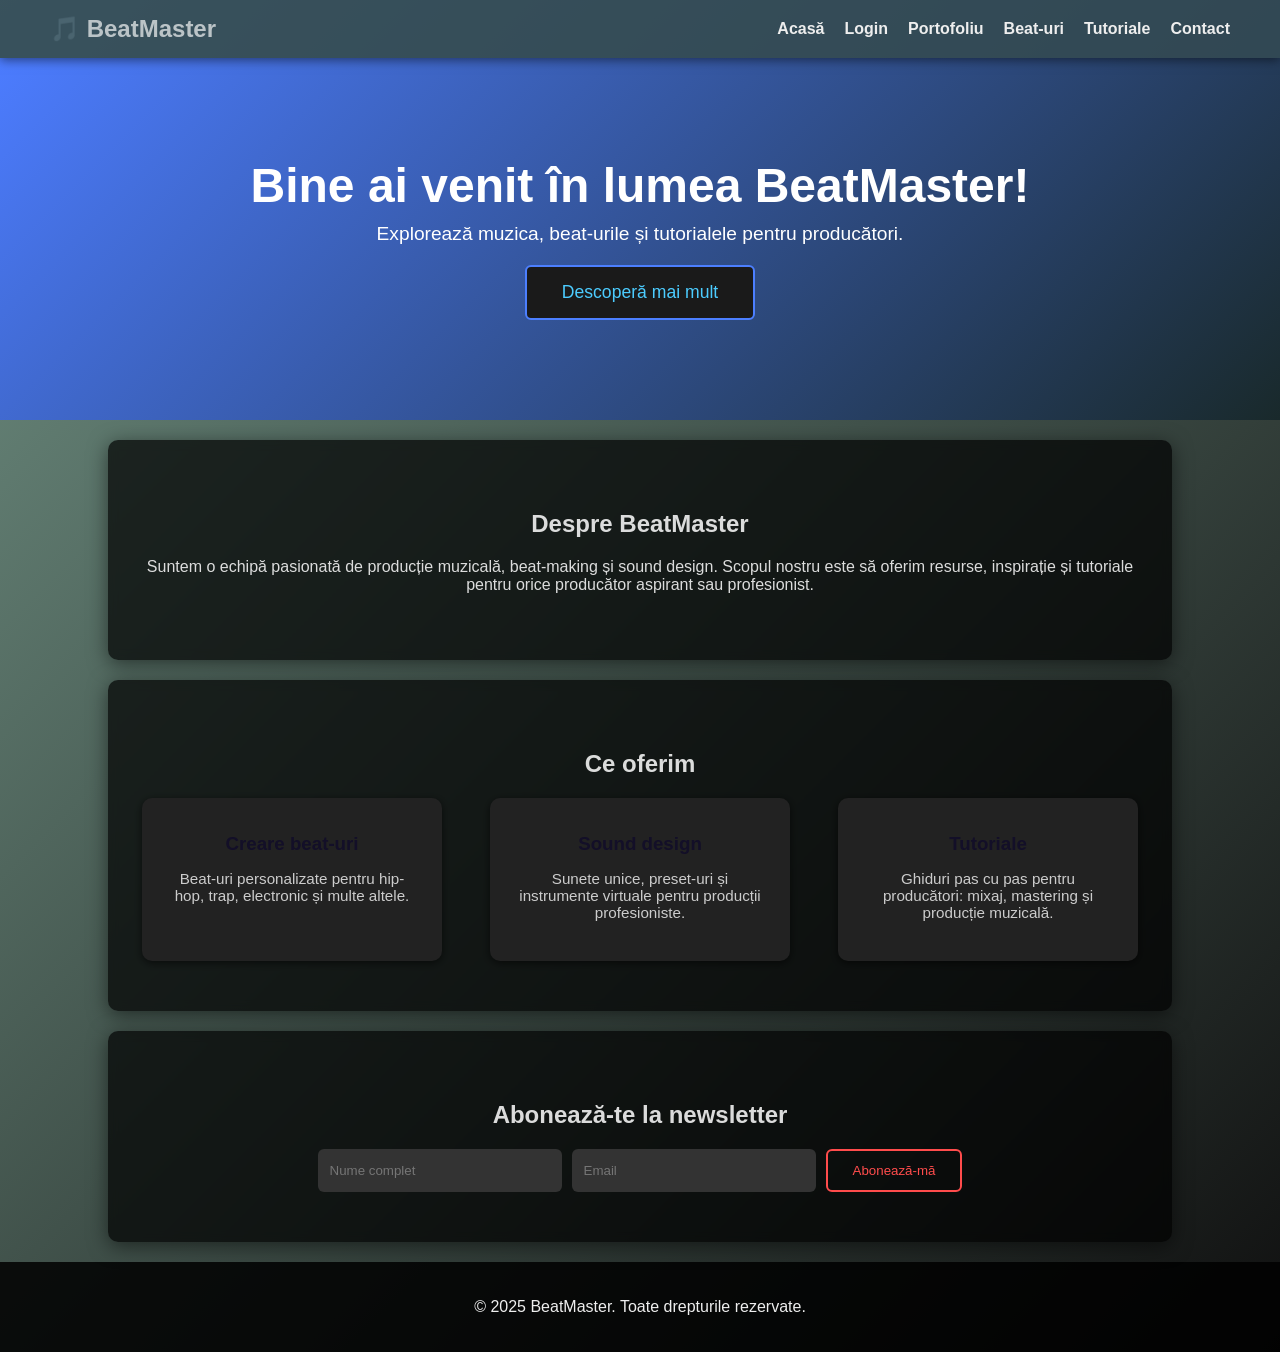
==== index.html @ c01d12af "proiect" ====
<!DOCTYPE html>
<html lang="ro">
<head>
    <meta charset="UTF-8">
    <meta name="viewport" content="width=device-width, initial-scale=1.0">
    <title>Acasă - BeatMaster</title>
    <link rel="stylesheet" href="index.css">
</head>
<body>

    <!-- Header cu logo și meniu -->
    <header>
        <div class="logo">🎵 BeatMaster</div>
        <nav>
            <ul>
                <li><a href="index.html">Acasă</a></li>
                <li><a href="#">Login</a></li>
                <li><a href="#">Portofoliu</a></li>
                <li><a href="#">Beat-uri</a></li>
                <li><a href="#">Tutoriale</a></li>
                <li><a href="#">Contact</a></li>
            </ul>
        </nav>
    </header>

    <!-- Banner principal -->
    <section class="banner">
        <h1>Bine ai venit în lumea BeatMaster!</h1>
        <p>Explorează muzica, beat-urile și tutorialele pentru producători.</p>
        <button>Descoperă mai mult</button>
    </section>

    <!-- Secțiune "Despre noi" -->
    <section class="about">
        <h2>Despre BeatMaster</h2>
        <p>
            Suntem o echipă pasionată de producție muzicală, beat-making și sound design.  
            Scopul nostru este să oferim resurse, inspirație și tutoriale pentru orice producător aspirant sau profesionist.
        </p>
    </section>

    <!-- Secțiune "Servicii" -->
    <section class="services">
        <h2>Ce oferim</h2>
        <div class="cards">
            <div class="card">
                <h3>Creare beat-uri</h3>
                <p>Beat-uri personalizate pentru hip-hop, trap, electronic și multe altele.</p>
            </div>
            <div class="card">
                <h3>Sound design</h3>
                <p>Sunete unice, preset-uri și instrumente virtuale pentru producții profesioniste.</p>
            </div>
            <div class="card">
                <h3>Tutoriale</h3>
                <p>Ghiduri pas cu pas pentru producători: mixaj, mastering și producție muzicală.</p>
            </div>
        </div>
    </section>

    <!-- Secțiune Newsletter -->
    <section class="newsletter">
        <h2>Abonează-te la newsletter</h2>
        <form>
            <input type="text" placeholder="Nume complet" required>
            <input type="email" placeholder="Email" required>
            <button type="submit">Abonează-mă</button>
        </form>
    </section>

    <!-- Footer -->
    <footer>
        <p>© 2025 BeatMaster. Toate drepturile rezervate.</p>
    </footer>

</body>
</html>
---- index.css ----
/* Reset & Body */
body {
    font-family: Arial, sans-serif;
    margin: 0;
    padding: 0;
    background: linear-gradient(135deg, #567d6dd8, #101010);
    color: #eeeeeeea;
    transition: background 0.5s;
}

/* Header */
header {
    background-color: rgba(47, 71, 86, 0.85);
    color: #ffffffa9;
    display: flex;
    justify-content: space-between;
    align-items: center;
    padding: 15px 50px;
    position: sticky;
    top: 0;
    z-index: 100;
    box-shadow: 0 2px 10px rgba(0,0,0,0.5);
}

header .logo {
    font-size: 1.5em;
    font-weight: bold;
    cursor: pointer;
    transition: color 0.3s;
}

header .logo:hover {
    color: #4c7cff;
}

header nav ul {
    list-style: none;
    display: flex;
    margin: 0;
    padding: 0;
}

header nav ul li {
    margin-left: 20px;
}

header nav ul li a {
    color: #eee;
    text-decoration: none;
    font-weight: bold;
    transition: color 0.3s;
}

header nav ul li a:hover {
    color: #19224a;
}

/* Banner */
.banner {
    background: linear-gradient(135deg, #4c7cff, #19292b);
    color: #fff;
    text-align: center;
    padding: 100px 20px;
    transition: background 0.5s;
}

.banner h1 {
    margin: 0;
    font-size: 3em;
    animation: fadeInDown 1s ease-out;
}

.banner p {
    font-size: 1.2em;
    margin: 10px 0 20px;
    animation: fadeInUp 1s ease-out;
}

.banner button {
    padding: 15px 35px;
    font-size: 1.1em;
    background-color: #1a1a1a;
    color: #4cccff;
    border: 2px solid #4c7fff;
    border-radius: 6px;
    cursor: pointer;
    transition: all 0.3s ease;
}

.banner button:hover {
    background-color: #4c82ff;
    color: #fff;
    transform: scale(1.05);
}

/* About */
.about, .services, .newsletter {
    text-align: center;
    padding: 50px 20px;
    background-color: rgba(0,0,0,0.7);
    margin: 20px auto;
    width: 80%;
    border-radius: 10px;
    box-shadow: 0 4px 20px rgba(0,0,0,0.5);
    backdrop-filter: blur(5px);
    transition: transform 0.3s;
}

.about:hover, .services:hover, .newsletter:hover {
    transform: translateY(-5px);
}

/* Services Cards */
.cards {
    display: flex;
    justify-content: space-around;
    flex-wrap: wrap;
    gap: 20px;
    margin-top: 20px;
}

.card {
    background-color: #222;
    padding: 25px;
    width: 250px;
    border-radius: 10px;
    box-shadow: 0 2px 8px rgba(0,0,0,0.6);
    transition: transform 0.3s, box-shadow 0.3s;
    cursor: pointer;
}

.card:hover {
    transform: translateY(-8px);
    box-shadow: 0 6px 20px rgba(0,0,0,0.8);
}

.card h3 {
    margin: 10px 0;
    color: #130f28;
}

.card p {
    color: #ccc;
    font-size: 0.95em;
}

/* Newsletter */
.newsletter form {
    display: flex;
    justify-content: center;
    flex-wrap: wrap;
    gap: 10px;
    margin-top: 20px;
}

.newsletter input {
    padding: 12px;
    width: 220px;
    border-radius: 6px;
    border: none;
    outline: none;
    background-color: #333;
    color: #eee;
    transition: border 0.3s, box-shadow 0.3s;
}

.newsletter input:focus {
    border: 2px solid #ff4c4c;
    box-shadow: 0 0 10px #ff4c4c;
}

.newsletter button {
    padding: 12px 25px;
    border-radius: 6px;
    border: 2px solid #ff4c4c;
    background-color: transparent;
    color: #ff4c4c;
    cursor: pointer;
    transition: all 0.3s;
}

.newsletter button:hover {
    background-color: #ff4c4c;
    color: #fff;
    transform: scale(1.05);
}

/* Footer */
footer {
    text-align: center;
    padding: 20px;
    background-color: rgba(0,0,0,0.85);
    color: #eee;
}

/* Animations */
@keyframes fadeInDown {
    0% { opacity: 0; transform: translateY(-20px);}
    100% { opacity: 1; transform: translateY(0);}
}

@keyframes fadeInUp {
    0% { opacity: 0; transform: translateY(20px);}
    100% { opacity: 1; transform: translateY(0);}
}
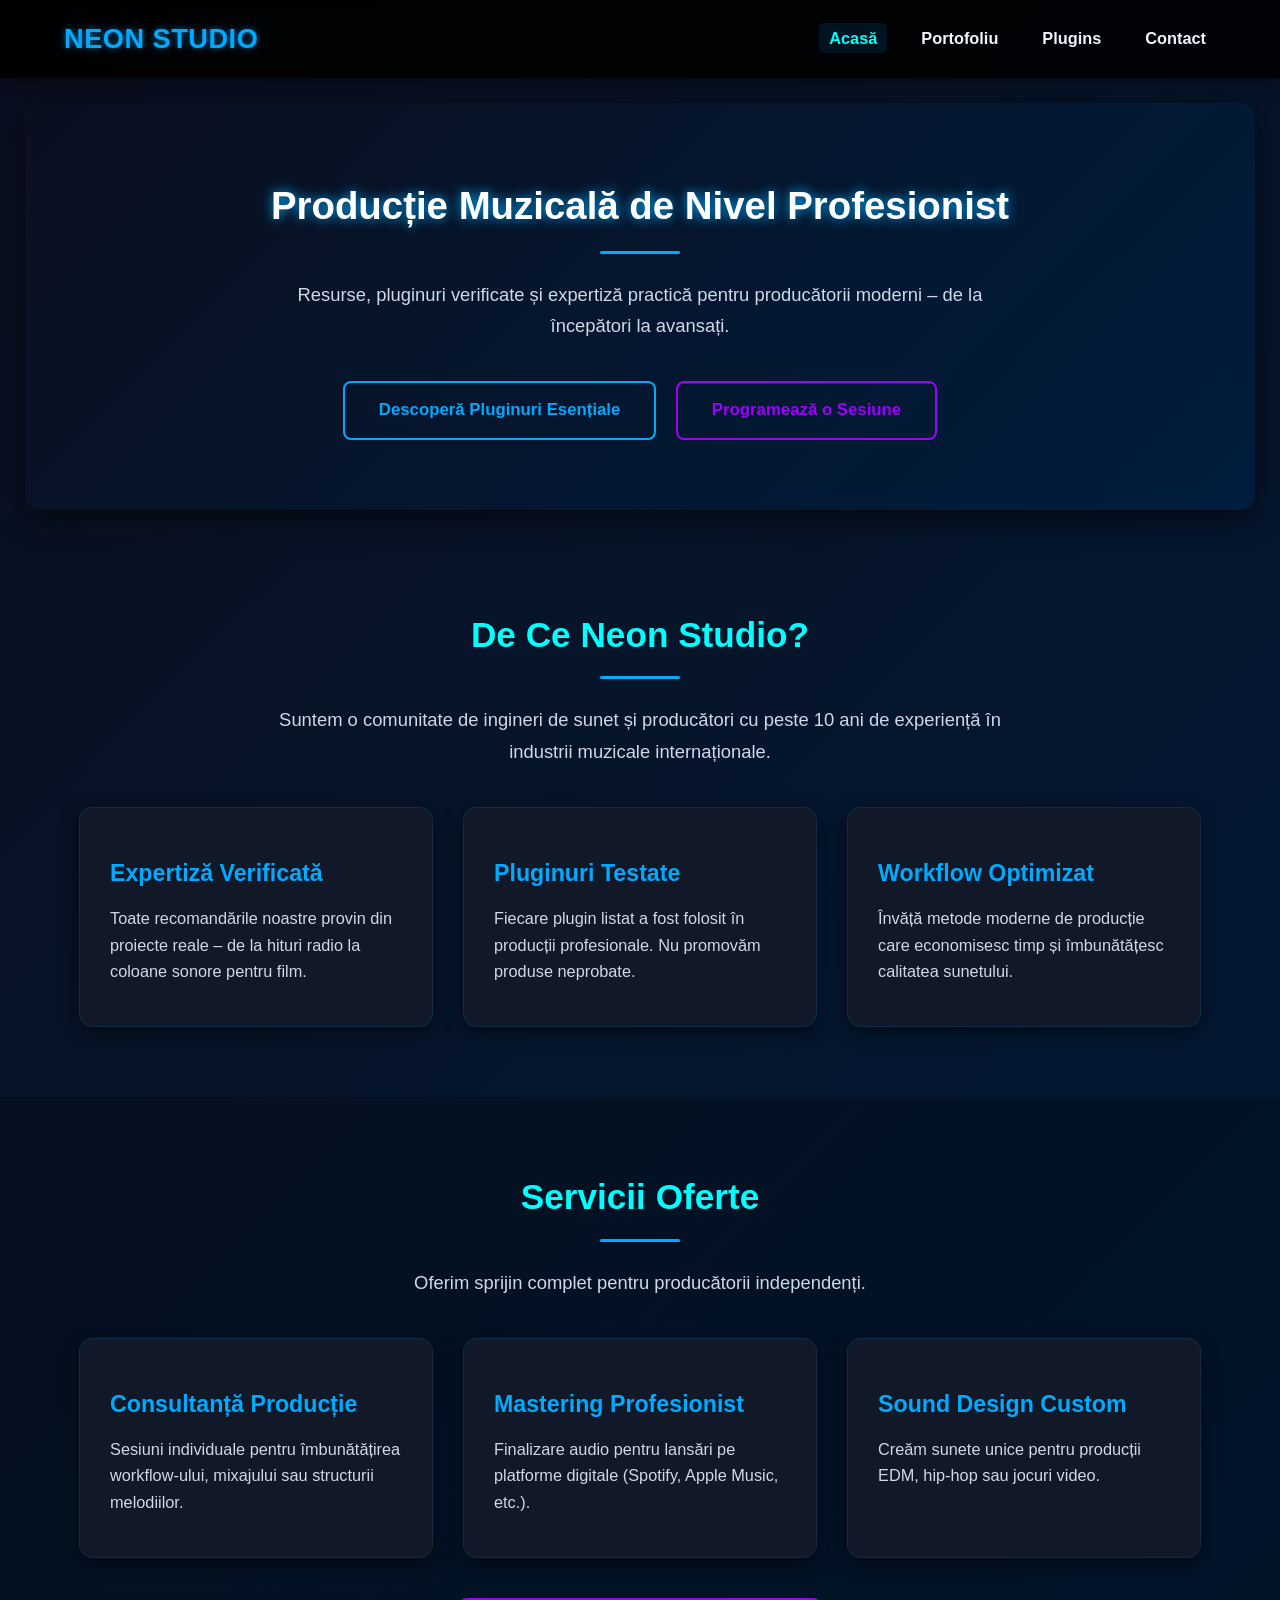
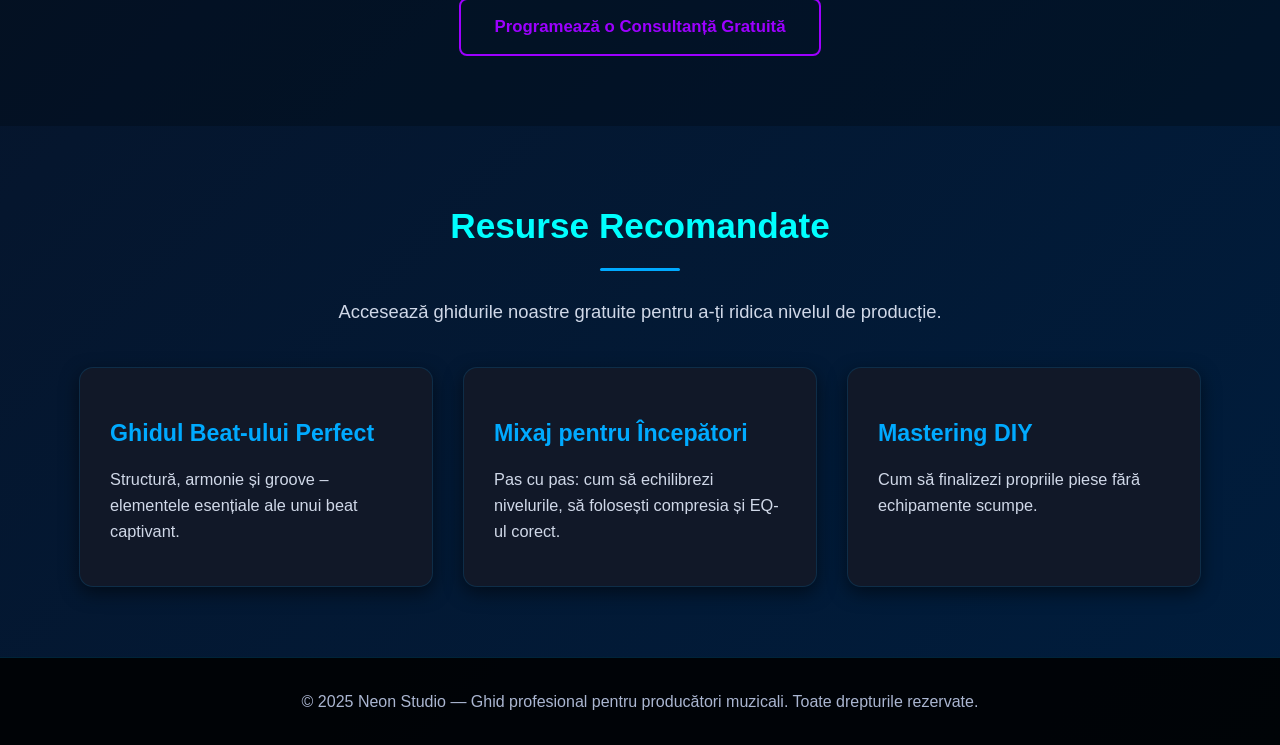
==== commit 14629322: "Saptamana6" ====
--- a/index.html
+++ b/index.html
@@ -1,77 +1,137 @@
 <!DOCTYPE html>
 <html lang="ro">
 <head>
-    <meta charset="UTF-8">
-    <meta name="viewport" content="width=device-width, initial-scale=1.0">
-    <title>Acasă - BeatMaster</title>
-    <link rel="stylesheet" href="index.css">
+    <meta charset="UTF-8" />
+    <meta name="viewport" content="width=device-width, initial-scale=1.0"/>
+    <meta name="description" content="Neon Studio – Ghid profesional pentru producători muzicali. Pluginuri, tutoriale, portofoliu și sesiuni de producție.">
+    <title>Neon Studio - Ghid pentru Producători Muzicali</title>
+    <link rel="stylesheet" href="style.css" />
 </head>
-<body>
+<body id="top">
 
-    <!-- Header cu logo și meniu -->
-    <header>
-        <div class="logo">🎵 BeatMaster</div>
-        <nav>
+<header>
+    <div class="container header-content">
+        <a href="index.html" class="logo">NEON STUDIO</a>
+        <nav id="mainNav">
             <ul>
-                <li><a href="index.html">Acasă</a></li>
-                <li><a href="#">Login</a></li>
-                <li><a href="#">Portofoliu</a></li>
-                <li><a href="#">Beat-uri</a></li>
-                <li><a href="#">Tutoriale</a></li>
-                <li><a href="#">Contact</a></li>
+                <li><a href="index.html" class="active">Acasă</a></li>
+                <li><a href="portofoliu.html">Portofoliu</a></li>
+                <li><a href="plugins.html">Plugins</a></li>
+                <li><a href="contact.html">Contact</a></li>
             </ul>
         </nav>
-    </header>
+        <button class="hamburger" id="hamburger" aria-label="Meniu de navigare">
+            <span></span><span></span><span></span>
+        </button>
+    </div>
+</header>
 
-    <!-- Banner principal -->
-    <section class="banner">
-        <h1>Bine ai venit în lumea BeatMaster!</h1>
-        <p>Explorează muzica, beat-urile și tutorialele pentru producători.</p>
-        <button>Descoperă mai mult</button>
-    </section>
-
-    <!-- Secțiune "Despre noi" -->
-    <section class="about">
-        <h2>Despre BeatMaster</h2>
-        <p>
-            Suntem o echipă pasionată de producție muzicală, beat-making și sound design.  
-            Scopul nostru este să oferim resurse, inspirație și tutoriale pentru orice producător aspirant sau profesionist.
-        </p>
-    </section>
-
-    <!-- Secțiune "Servicii" -->
-    <section class="services">
-        <h2>Ce oferim</h2>
-        <div class="cards">
-            <div class="card">
-                <h3>Creare beat-uri</h3>
-                <p>Beat-uri personalizate pentru hip-hop, trap, electronic și multe altele.</p>
-            </div>
-            <div class="card">
-                <h3>Sound design</h3>
-                <p>Sunete unice, preset-uri și instrumente virtuale pentru producții profesioniste.</p>
-            </div>
-            <div class="card">
-                <h3>Tutoriale</h3>
-                <p>Ghiduri pas cu pas pentru producători: mixaj, mastering și producție muzicală.</p>
+<main>
+    <section class="section" style="background: linear-gradient(135deg, var(--dark-bg), var(--darker-bg)); border-radius: 16px; margin: 25px; box-shadow: 0 8px 30px rgba(0,0,0,0.6);">
+        <div class="container">
+            <h1 class="section-title" style="color: white; font-size: 2.4em; text-shadow: 0 0 12px var(--neon-blue);">
+                Producție Muzicală de Nivel Profesionist
+            </h1>
+            <p class="section-subtitle">
+                Resurse, pluginuri verificate și expertiză practică pentru producătorii moderni – de la începători la avansați.
+            </p>
+            <div style="text-align: center; margin-top: 20px;">
+                <a href="plugins.html" class="btn">Descoperă Pluginuri Esențiale</a>
+                <a href="contact.html" class="btn btn-purple" style="margin-left: 15px;">Programează o Sesiune</a>
             </div>
         </div>
     </section>
 
-    <!-- Secțiune Newsletter -->
-    <section class="newsletter">
-        <h2>Abonează-te la newsletter</h2>
-        <form>
-            <input type="text" placeholder="Nume complet" required>
-            <input type="email" placeholder="Email" required>
-            <button type="submit">Abonează-mă</button>
-        </form>
+    <section class="section">
+        <div class="container">
+            <h2 class="section-title">De Ce Neon Studio?</h2>
+            <p class="section-subtitle">
+                Suntem o comunitate de ingineri de sunet și producători cu peste 10 ani de experiență în industrii muzicale internaționale.
+            </p>
+            <div class="card-grid">
+                <div class="card">
+                    <h3>Expertiză Verificată</h3>
+                    <p>Toate recomandările noastre provin din proiecte reale – de la hituri radio la coloane sonore pentru film.</p>
+                </div>
+                <div class="card">
+                    <h3>Pluginuri Testate</h3>
+                    <p>Fiecare plugin listat a fost folosit în producții profesionale. Nu promovăm produse neprobate.</p>
+                </div>
+                <div class="card">
+                    <h3>Workflow Optimizat</h3>
+                    <p>Învăță metode moderne de producție care economisesc timp și îmbunătățesc calitatea sunetului.</p>
+                </div>
+            </div>
+        </div>
     </section>
 
-    <!-- Footer -->
-    <footer>
-        <p>© 2025 BeatMaster. Toate drepturile rezervate.</p>
-    </footer>
+    <section class="section" style="background: rgba(0, 10, 20, 0.4);">
+        <div class="container">
+            <h2 class="section-title">Servicii Oferte</h2>
+            <p class="section-subtitle">
+                Oferim sprijin complet pentru producătorii independenți.
+            </p>
+            <div class="card-grid">
+                <div class="card">
+                    <h3>Consultanță Producție</h3>
+                    <p>Sesiuni individuale pentru îmbunătățirea workflow-ului, mixajului sau structurii melodiilor.</p>
+                </div>
+                <div class="card">
+                    <h3>Mastering Profesionist</h3>
+                    <p>Finalizare audio pentru lansări pe platforme digitale (Spotify, Apple Music, etc.).</p>
+                </div>
+                <div class="card">
+                    <h3>Sound Design Custom</h3>
+                    <p>Creăm sunete unice pentru producții EDM, hip-hop sau jocuri video.</p>
+                </div>
+            </div>
+            <div style="text-align: center; margin-top: 40px;">
+                <a href="contact.html" class="btn btn-purple">Programează o Consultanță Gratuită</a>
+            </div>
+        </div>
+    </section>
+
+    <section class="section">
+        <div class="container">
+            <h2 class="section-title">Resurse Recomandate</h2>
+            <p class="section-subtitle">
+                Accesează ghidurile noastre gratuite pentru a-ți ridica nivelul de producție.
+            </p>
+            <div class="card-grid">
+                <div class="card">
+                    <h3>Ghidul Beat-ului Perfect</h3>
+                    <p>Structură, armonie și groove – elementele esențiale ale unui beat captivant.</p>
+                </div>
+                <div class="card">
+                    <h3>Mixaj pentru Începători</h3>
+                    <p>Pas cu pas: cum să echilibrezi nivelurile, să folosești compresia și EQ-ul corect.</p>
+                </div>
+                <div class="card">
+                    <h3>Mastering DIY</h3>
+                    <p>Cum să finalizezi propriile piese fără echipamente scumpe.</p>
+                </div>
+            </div>
+        </div>
+    </section>
+</main>
+
+<footer>
+    © 2025 Neon Studio — Ghid profesional pentru producători muzicali. Toate drepturile rezervate.
+</footer>
+
+<button id="backToTop" aria-label="Mergi sus">⬆️</button>
+
+<script>
+    const hamburger = document.getElementById('hamburger');
+    const nav = document.getElementById('mainNav');
+    hamburger.addEventListener('click', () => nav.classList.toggle('show'));
+    
+    const backBtn = document.getElementById('backToTop');
+    window.addEventListener('scroll', () => {
+        backBtn.style.display = window.scrollY > 300 ? 'block' : 'none';
+    });
+    backBtn.addEventListener('click', () => window.scrollTo({top:0, behavior:'smooth'}));
+</script>
 
 </body>
-</html>
+</html>
--- a/style.css
+++ b/style.css
@@ -0,0 +1,401 @@
+/* === Reset & Variabile === */
+:root {
+    --neon-blue: #00aaff;
+    --neon-cyan: #00ffff;
+    --neon-purple: #9d00ff;
+    --neon-pink: #ff00c1;
+    --dark-bg: #0a0f1f;
+    --darker-bg: #001d3d;
+    --card-bg: #111828;
+    --text-light: #f0f4ff;
+    --text-gray: #d0d8e8;
+    --border-light: rgba(0, 170, 255, 0.3);
+}
+
+* {
+    box-sizing: border-box;
+    margin: 0;
+    padding: 0;
+}
+
+body {
+    font-family: 'Exo 2', -apple-system, BlinkMacSystemFont, sans-serif;
+    background: linear-gradient(135deg, var(--dark-bg), var(--darker-bg));
+    color: var(--text-light);
+    line-height: 1.7;
+    overflow-x: hidden;
+}
+
+/* === Fonturi === */
+@import url('https://fonts.googleapis.com/css2?family=Exo+2:wght@300;400;500;600;700&family=Orbitron:wght@500;600;700&display=swap');
+
+/* === Layout === */
+.container {
+    width: 90%;
+    max-width: 1200px;
+    margin: 0 auto;
+    padding: 0 15px;
+}
+
+/* === Header === */
+header {
+    background: rgba(0, 0, 0, 0.88);
+    position: sticky;
+    top: 0;
+    z-index: 1000;
+    box-shadow: 0 2px 15px rgba(0, 0, 0, 0.6);
+    backdrop-filter: blur(4px);
+}
+
+.header-content {
+    display: flex;
+    justify-content: space-between;
+    align-items: center;
+    padding: 16px 0;
+}
+
+.logo {
+    font-family: 'Orbitron', sans-serif;
+    font-size: 1.7em;
+    font-weight: 700;
+    color: var(--neon-blue);
+    text-shadow: 0 0 6px rgba(0, 170, 255, 0.6);
+    text-decoration: none;
+    letter-spacing: 0.5px;
+}
+
+/* Navigation */
+nav ul {
+    display: flex;
+    gap: 24px;
+    list-style: none;
+}
+
+nav ul li a {
+    color: var(--text-light);
+    text-decoration: none;
+    font-weight: 600;
+    font-size: 1.02em;
+    padding: 6px 10px;
+    border-radius: 5px;
+    transition: color 0.25s, background 0.25s;
+}
+
+nav ul li a:hover,
+nav ul li a.active {
+    color: var(--neon-cyan);
+    background: rgba(0, 170, 255, 0.1);
+}
+
+/* Hamburger */
+.hamburger {
+    display: none;
+    flex-direction: column;
+    background: transparent;
+    border: none;
+    cursor: pointer;
+    padding: 6px;
+    z-index: 1001;
+}
+
+.hamburger span {
+    width: 26px;
+    height: 3px;
+    background: var(--neon-blue);
+    margin: 3px 0;
+    transition: 0.3s;
+    border-radius: 2px;
+}
+
+.hamburger.active span:nth-child(1) {
+    transform: rotate(-45deg) translate(-5px, 6px);
+}
+.hamburger.active span:nth-child(2) {
+    opacity: 0;
+}
+.hamburger.active span:nth-child(3) {
+    transform: rotate(45deg) translate(-5px, -6px);
+}
+
+/* === Sections === */
+.section {
+    padding: 70px 0;
+}
+
+.section-title {
+    font-family: 'Orbitron', sans-serif;
+    color: var(--neon-cyan);
+    text-align: center;
+    font-size: 2.2em;
+    margin-bottom: 25px;
+    position: relative;
+}
+
+.section-title::after {
+    content: "";
+    display: block;
+    width: 80px;
+    height: 3px;
+    background: var(--neon-blue);
+    margin: 12px auto;
+    border-radius: 2px;
+}
+
+.section-subtitle {
+    text-align: center;
+    color: var(--text-gray);
+    max-width: 750px;
+    margin: 0 auto 40px;
+    font-size: 1.15em;
+    font-weight: 400;
+}
+
+/* === Buttons === */
+.btn {
+    padding: 13px 34px;
+    font-size: 1.05em;
+    font-weight: 600;
+    background: transparent;
+    color: var(--neon-blue);
+    border: 2px solid var(--neon-blue);
+    border-radius: 8px;
+    cursor: pointer;
+    transition: all 0.3s ease;
+    font-family: 'Exo 2', sans-serif;
+    text-decoration: none;
+    display: inline-block;
+    text-align: center;
+    font-weight: 600;
+}
+
+.btn:hover {
+    background: var(--neon-blue);
+    color: white;
+    transform: translateY(-3px);
+    box-shadow: 0 6px 20px rgba(0, 170, 255, 0.5);
+}
+
+.btn-purple {
+    border-color: var(--neon-purple);
+    color: var(--neon-purple);
+}
+.btn-purple:hover {
+    background: var(--neon-purple);
+    box-shadow: 0 6px 20px rgba(157, 0, 255, 0.5);
+}
+
+/* === Cards === */
+.card-grid {
+    display: grid;
+    grid-template-columns: repeat(auto-fit, minmax(290px, 1fr));
+    gap: 30px;
+    margin-top: 20px;
+}
+
+.card {
+    background: var(--card-bg);
+    padding: 30px;
+    border-radius: 14px;
+    box-shadow: 0 6px 18px rgba(0, 0, 0, 0.5);
+    transition: transform 0.3s, box-shadow 0.3s;
+    border: 1px solid rgba(0, 170, 255, 0.15);
+}
+
+.card:hover {
+    transform: translateY(-10px);
+    box-shadow: 0 12px 30px rgba(0, 170, 255, 0.6);
+}
+
+.card h3 {
+    color: var(--neon-blue);
+    margin: 16px 0 12px;
+    font-size: 1.45em;
+    font-family: 'Orbitron', sans-serif;
+}
+
+.card p {
+    color: var(--text-gray);
+    margin: 12px 0;
+    font-size: 1.02em;
+    line-height: 1.6;
+}
+
+/* === Plugin card === */
+.plugin-card {
+    display: flex;
+    flex-direction: column;
+    height: 100%;
+    text-align: center;
+}
+
+.plugin-logo {
+    height: 70px;
+    margin: 0 auto 20px;
+    object-fit: contain;
+    filter: drop-shadow(0 2px 6px rgba(0,0,0,0.4));
+}
+
+.plugin-link {
+    margin-top: auto;
+    padding: 10px;
+    background: rgba(157, 0, 255, 0.15);
+    border-radius: 6px;
+    color: var(--neon-purple);
+    text-decoration: none;
+    font-weight: 600;
+    transition: background 0.3s;
+    display: inline-block;
+    width: fit-content;
+    margin: 15px auto 0;
+}
+
+.plugin-link:hover {
+    background: rgba(157, 0, 255, 0.3);
+    color: white;
+}
+
+/* === Audio player === */
+audio {
+    width: 100%;
+    margin-top: 15px;
+    padding: 8px;
+    background: rgba(0,0,0,0.4);
+    border-radius: 6px;
+    border: 1px solid var(--border-light);
+}
+
+/* === Contact form & info === */
+.contact-grid {
+    display: grid;
+    grid-template-columns: repeat(auto-fit, minmax(300px, 1fr));
+    gap: 40px;
+    margin-top: 30px;
+}
+
+.contact-info h3,
+.appointment-info h3 {
+    color: var(--neon-cyan);
+    margin-bottom: 18px;
+    font-size: 1.5em;
+    font-family: 'Orbitron', sans-serif;
+}
+
+.contact-info p,
+.appointment-info p {
+    margin: 10px 0;
+    color: var(--text-gray);
+    display: flex;
+    align-items: flex-start;
+}
+
+.contact-info p::before,
+.appointment-info p::before {
+    content: "•";
+    color: var(--neon-blue);
+    margin-right: 12px;
+    font-weight: bold;
+}
+
+.form-group {
+    margin-bottom: 22px;
+}
+
+.form-group label {
+    display: block;
+    margin-bottom: 10px;
+    color: var(--neon-cyan);
+    font-weight: 600;
+    font-size: 1.05em;
+}
+
+.form-group input,
+.form-group textarea,
+.form-group select {
+    width: 100%;
+    padding: 14px;
+    background: rgba(0, 0, 0, 0.6);
+    border: 1px solid var(--neon-blue);
+    border-radius: 8px;
+    color: white;
+    font-family: 'Exo 2', sans-serif;
+    font-size: 1.05em;
+}
+
+.form-group textarea {
+    min-height: 140px;
+    resize: vertical;
+}
+
+/* === Footer === */
+footer {
+    text-align: center;
+    padding: 30px 0;
+    background: rgba(0, 0, 0, 0.88);
+    color: #aab6d1;
+    font-size: 1em;
+    margin-top: auto;
+    border-top: 1px solid rgba(0, 170, 255, 0.2);
+}
+
+/* === Back to top === */
+#backToTop {
+    position: fixed;
+    bottom: 25px;
+    right: 25px;
+    width: 52px;
+    height: 52px;
+    font-size: 1.4em;
+    background: var(--neon-blue);
+    color: white;
+    border: none;
+    border-radius: 50%;
+    cursor: pointer;
+    display: none;
+    z-index: 500;
+    box-shadow: 0 4px 12px rgba(0, 0, 0, 0.5);
+    transition: all 0.3s ease;
+}
+
+#backToTop:hover {
+    background: var(--neon-cyan);
+    transform: rotate(90deg) scale(1.1);
+}
+
+/* === Responsive === */
+@media (max-width: 768px) {
+    .header-content {
+        flex-direction: column;
+        gap: 18px;
+    }
+
+    .hamburger {
+        display: flex;
+    }
+
+    nav ul {
+        display: none;
+        flex-direction: column;
+        background: rgba(0, 0, 0, 0.95);
+        padding: 20px;
+        border-radius: 12px;
+        width: 100%;
+        position: absolute;
+        top: 100%;
+        left: 0;
+        box-shadow: 0 8px 20px rgba(0, 0, 0, 0.7);
+        z-index: 999;
+    }
+
+    nav.show ul {
+        display: flex;
+    }
+
+    .section-title {
+        font-size: 1.9em;
+    }
+
+    .btn {
+        width: 100%;
+        margin: 10px 0;
+    }
+}
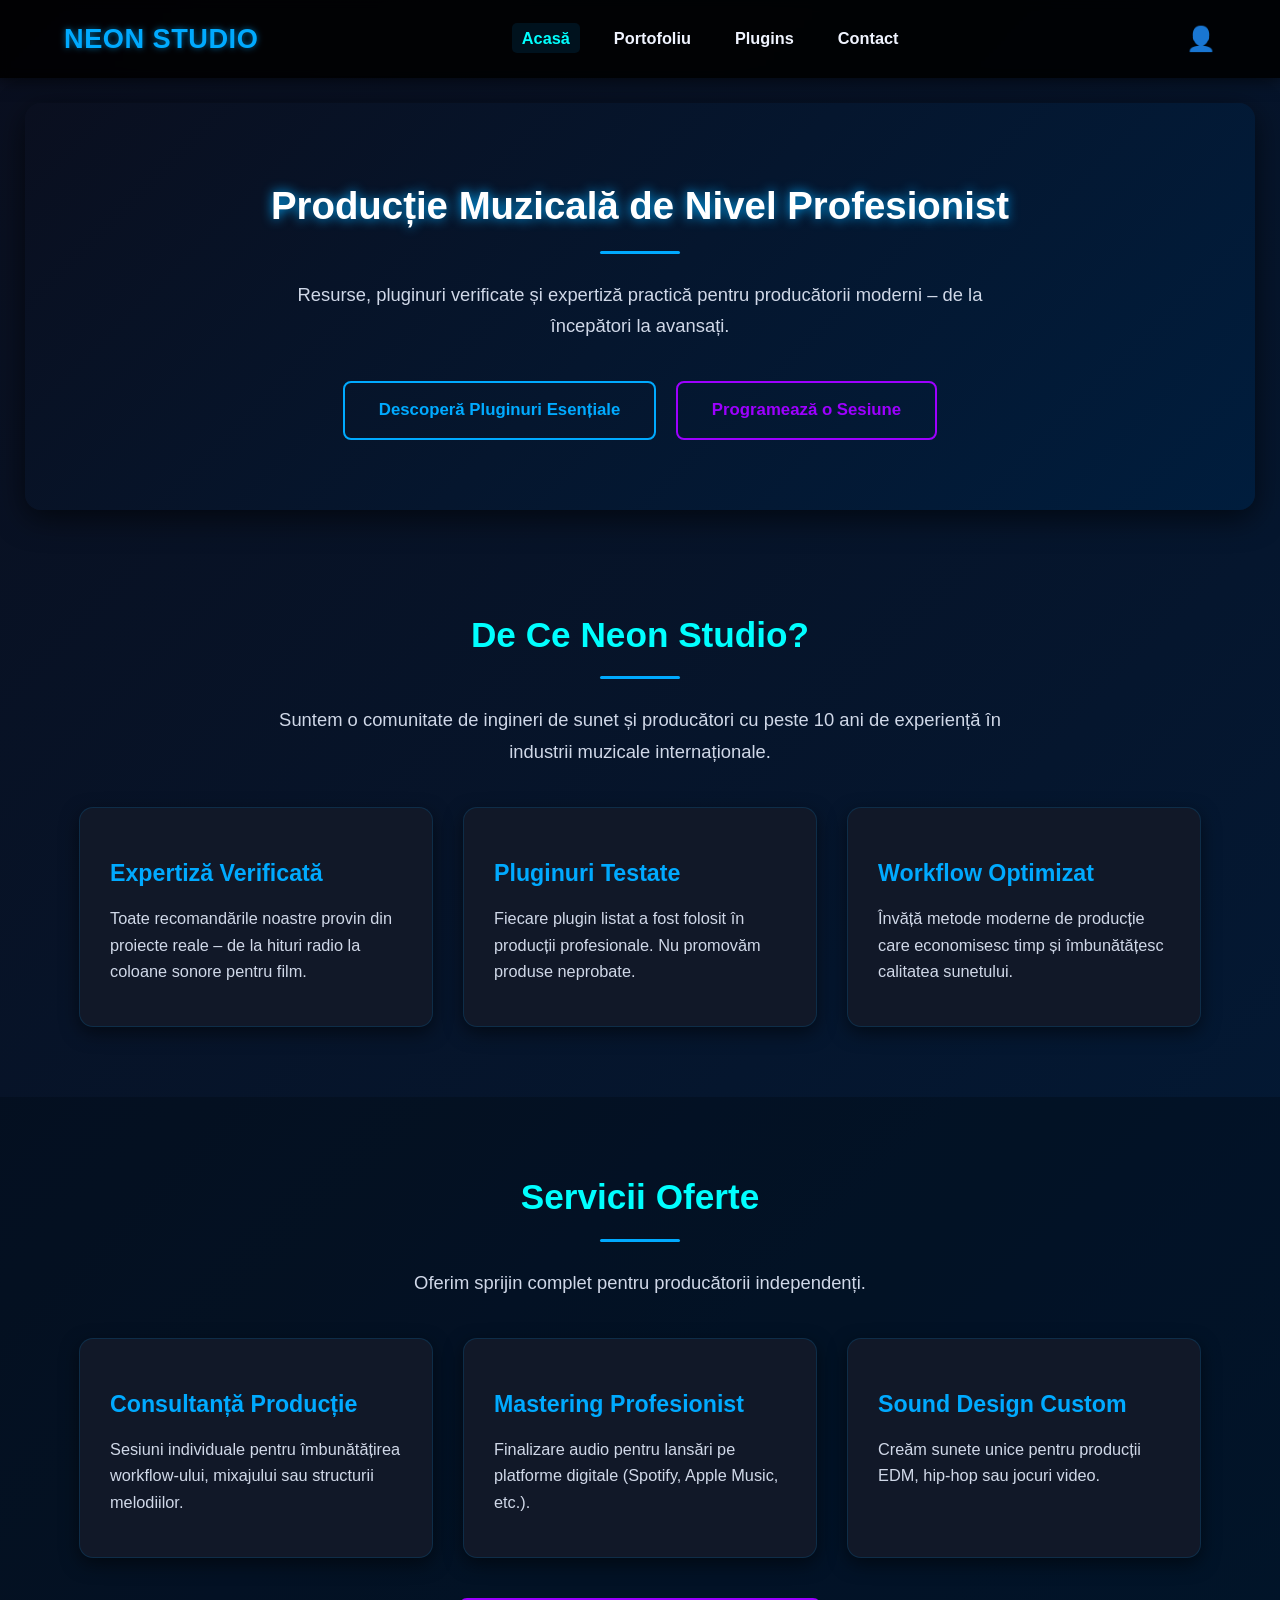
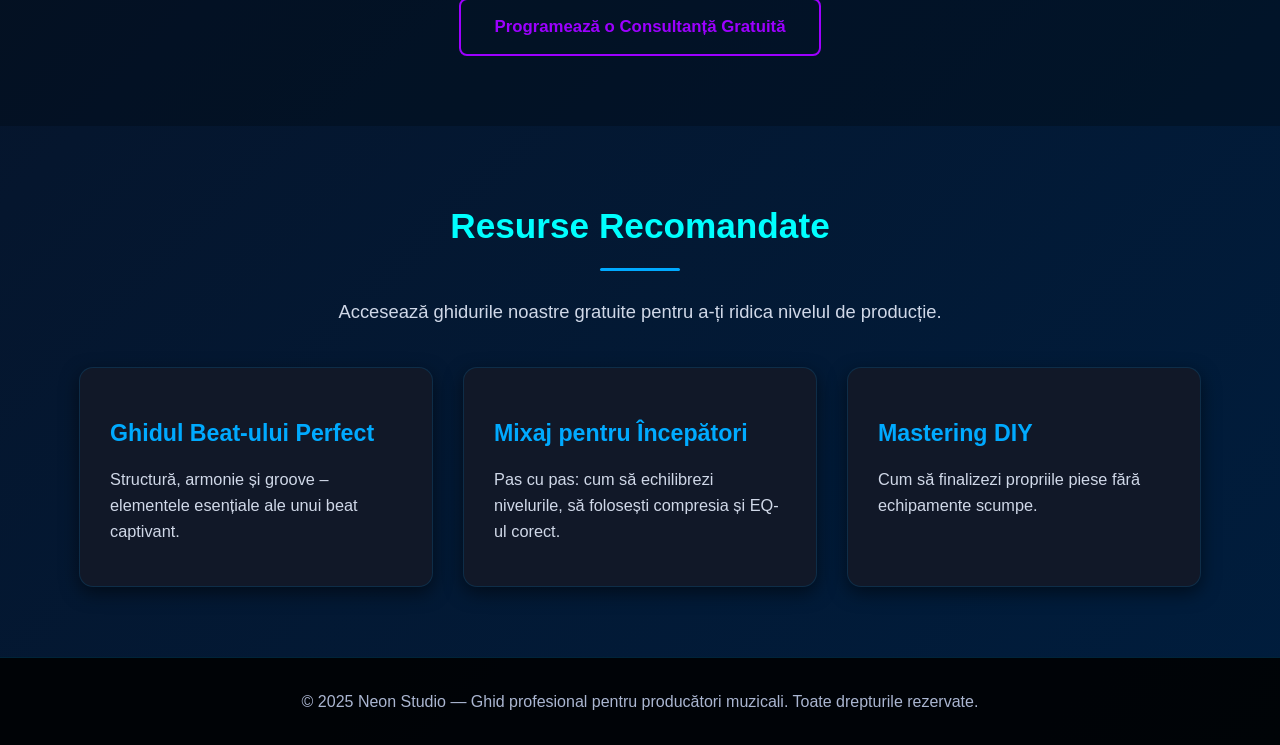
==== commit e958d824: "Week 7 updates" ====
--- a/index.html
+++ b/index.html
@@ -18,16 +18,25 @@
                 <li><a href="portofoliu.html">Portofoliu</a></li>
                 <li><a href="plugins.html">Plugins</a></li>
                 <li><a href="contact.html">Contact</a></li>
-            </ul>
+                </ul>
         </nav>
         <button class="hamburger" id="hamburger" aria-label="Meniu de navigare">
             <span></span><span></span><span></span>
         </button>
+        <div class="user-icon-container">
+            <div class="user-icon">👤</div>
+            <div class="user-dropdown">
+                <a href="login.html">Login / Creează Cont</a>
+                <a href="profil.html">Profil</a>
+                <a href="setari.html">Setări</a>
+                <a href="#">Logout</a>
+            </div>
+        </div>
     </div>
 </header>
 
 <main>
-    <section class="section" style="background: linear-gradient(135deg, var(--dark-bg), var(--darker-bg)); border-radius: 16px; margin: 25px; box-shadow: 0 8px 30px rgba(0,0,0,0.6);">
+    <section class="section hero-section" style="background: linear-gradient(135deg, var(--dark-bg), var(--darker-bg)); border-radius: 16px; margin: 25px; box-shadow: 0 8px 30px rgba(0,0,0,0.6);">
         <div class="container">
             <h1 class="section-title" style="color: white; font-size: 2.4em; text-shadow: 0 0 12px var(--neon-blue);">
                 Producție Muzicală de Nivel Profesionist
@@ -121,17 +130,6 @@
 
 <button id="backToTop" aria-label="Mergi sus">⬆️</button>
 
-<script>
-    const hamburger = document.getElementById('hamburger');
-    const nav = document.getElementById('mainNav');
-    hamburger.addEventListener('click', () => nav.classList.toggle('show'));
-    
-    const backBtn = document.getElementById('backToTop');
-    window.addEventListener('scroll', () => {
-        backBtn.style.display = window.scrollY > 300 ? 'block' : 'none';
-    });
-    backBtn.addEventListener('click', () => window.scrollTo({top:0, behavior:'smooth'}));
-</script>
-
+<script src="script.js"></script>
 </body>
 </html>
--- a/style.css
+++ b/style.css
@@ -24,6 +24,10 @@
     color: var(--text-light);
     line-height: 1.7;
     overflow-x: hidden;
+    /* Imbunatatire Layout */
+    min-height: 100vh;
+    display: flex;
+    flex-direction: column;
 }
 
 /* === Fonturi === */
@@ -69,6 +73,8 @@
     display: flex;
     gap: 24px;
     list-style: none;
+    margin: 0;
+    padding: 0;
 }
 
 nav ul li a {
@@ -117,6 +123,56 @@
     transform: rotate(45deg) translate(-5px, -6px);
 }
 
+/* === User Icon (Meniu Dropdown) === */
+.user-icon-container {
+    position: relative;
+    cursor: pointer;
+    margin-left: 24px;
+    z-index: 1010; 
+}
+
+.user-icon {
+    font-size: 1.5em;
+    color: var(--neon-blue);
+}
+
+.user-dropdown {
+    display: none;
+    position: absolute;
+    top: 35px;
+    right: 0;
+    background: var(--card-bg);
+    border: 1px solid var(--border-light);
+    border-radius: 8px;
+    min-width: 200px;
+    box-shadow: 0 4px 15px rgba(0, 0, 0, 0.7);
+    padding: 10px 0;
+    z-index: 900;
+}
+
+.user-dropdown a {
+    display: block;
+    padding: 8px 15px;
+    color: var(--text-light);
+    text-decoration: none;
+    font-weight: 500;
+}
+
+.user-dropdown a:hover,
+.user-dropdown a.active {
+    background: rgba(0, 170, 255, 0.1);
+    color: var(--neon-cyan);
+}
+
+.user-icon-container:hover .user-dropdown {
+    display: block;
+}
+
+/* === Main Content === */
+main {
+    flex-grow: 1;
+}
+
 /* === Sections === */
 .section {
     padding: 70px 0;
@@ -220,6 +276,7 @@
     line-height: 1.6;
 }
 
+
 /* === Plugin card === */
 .plugin-card {
     display: flex;
@@ -264,7 +321,15 @@
     border: 1px solid var(--border-light);
 }
 
-/* === Contact form & info === */
+/* Stil pentru titlul din portofoliu */
+.section-text-center {
+    text-align: center;
+    color: var(--text-gray);
+    margin-bottom: 30px;
+}
+
+
+/* === Contact form, Profil & Setari Info === */
 .contact-grid {
     display: grid;
     grid-template-columns: repeat(auto-fit, minmax(300px, 1fr));
@@ -278,6 +343,13 @@
     margin-bottom: 18px;
     font-size: 1.5em;
     font-family: 'Orbitron', sans-serif;
+}
+
+/* Stil adaugat pentru titlul secundar in Profil */
+.contact-info h4 {
+    color: var(--neon-blue);
+    font-weight: 600;
+    margin: 10px 0;
 }
 
 .contact-info p,
@@ -319,11 +391,109 @@
     color: white;
     font-family: 'Exo 2', sans-serif;
     font-size: 1.05em;
+    transition: border-color 0.3s, box-shadow 0.3s;
+}
+
+.form-group input:focus,
+.form-group textarea:focus,
+.form-group select:focus {
+    outline: none;
+    border-color: var(--neon-cyan);
+    box-shadow: 0 0 10px rgba(0, 255, 255, 0.5);
 }
 
 .form-group textarea {
     min-height: 140px;
     resize: vertical;
+}
+
+/* === LOGIN / REGISTER STYLES === */
+.form-container {
+    display: flex;
+    justify-content: center;
+    align-items: flex-start;
+    padding: 60px 20px;
+    flex-grow: 1;
+}
+
+.form-box {
+    background: var(--card-bg);
+    padding: 40px;
+    border-radius: 14px;
+    box-shadow: 0 8px 30px rgba(0, 0, 0, 0.7);
+    width: 100%;
+    max-width: 400px;
+    text-align: center;
+    margin: 20px;
+    border: 1px solid var(--border-light);
+}
+
+.form-box h2 {
+    color: var(--neon-purple);
+    margin-bottom: 30px;
+    font-family: 'Orbitron', sans-serif;
+    font-size: 1.8em;
+}
+
+.form-box form input {
+    width: 100%;
+    padding: 14px;
+    margin-bottom: 20px;
+    background: rgba(0, 0, 0, 0.6);
+    border: 1px solid var(--neon-purple);
+    border-radius: 8px;
+    color: white;
+    font-family: 'Exo 2', sans-serif;
+    font-size: 1.05em;
+}
+
+.form-box form input:focus {
+    outline: none;
+    border-color: var(--neon-pink);
+    box-shadow: 0 0 10px rgba(255, 0, 193, 0.5);
+}
+
+/* Butonul de submit din form-box utilizează acum stilul btn-purple de bază */
+.form-box button {
+    width: 100%;
+    margin-top: 10px;
+    /* Reutilizam stilul .btn */
+    padding: 13px 34px;
+    font-size: 1.05em;
+    font-weight: 600;
+    border-radius: 8px;
+    cursor: pointer;
+    transition: all 0.3s ease;
+    font-family: 'Exo 2', sans-serif;
+    text-decoration: none;
+    display: inline-block;
+    text-align: center;
+    
+    background: var(--neon-purple);
+    color: white;
+    border: none;
+}
+.form-box button:hover {
+    background: var(--neon-pink);
+    box-shadow: 0 6px 20px rgba(255, 0, 193, 0.5);
+    transform: translateY(-3px);
+}
+
+.form-box p {
+    margin-top: 25px;
+    color: var(--text-gray);
+}
+
+.form-box p a {
+    color: var(--neon-blue);
+    text-decoration: none;
+    font-weight: 600;
+    transition: color 0.2s;
+}
+
+.form-box p a:hover {
+    color: var(--neon-cyan);
+    text-decoration: underline;
 }
 
 /* === Footer === */
@@ -364,8 +534,9 @@
 /* === Responsive === */
 @media (max-width: 768px) {
     .header-content {
-        flex-direction: column;
-        gap: 18px;
+        flex-direction: row;
+        gap: 0;
+        padding: 16px 15px;
     }
 
     .hamburger {
@@ -378,12 +549,21 @@
         background: rgba(0, 0, 0, 0.95);
         padding: 20px;
         border-radius: 12px;
-        width: 100%;
+        width: 90%;
         position: absolute;
-        top: 100%;
-        left: 0;
+        top: 70px;
+        left: 50%;
+        transform: translateX(-50%);
         box-shadow: 0 8px 20px rgba(0, 0, 0, 0.7);
         z-index: 999;
+    }
+    
+    nav ul li {
+        margin: 8px 0;
+    }
+
+    nav.show {
+        display: block;
     }
 
     nav.show ul {
@@ -398,4 +578,12 @@
         width: 100%;
         margin: 10px 0;
     }
+
+    .user-icon-container {
+        margin-left: 15px;
+    }
+    
+    .form-container {
+        padding: 30px 10px;
+    }
 }
